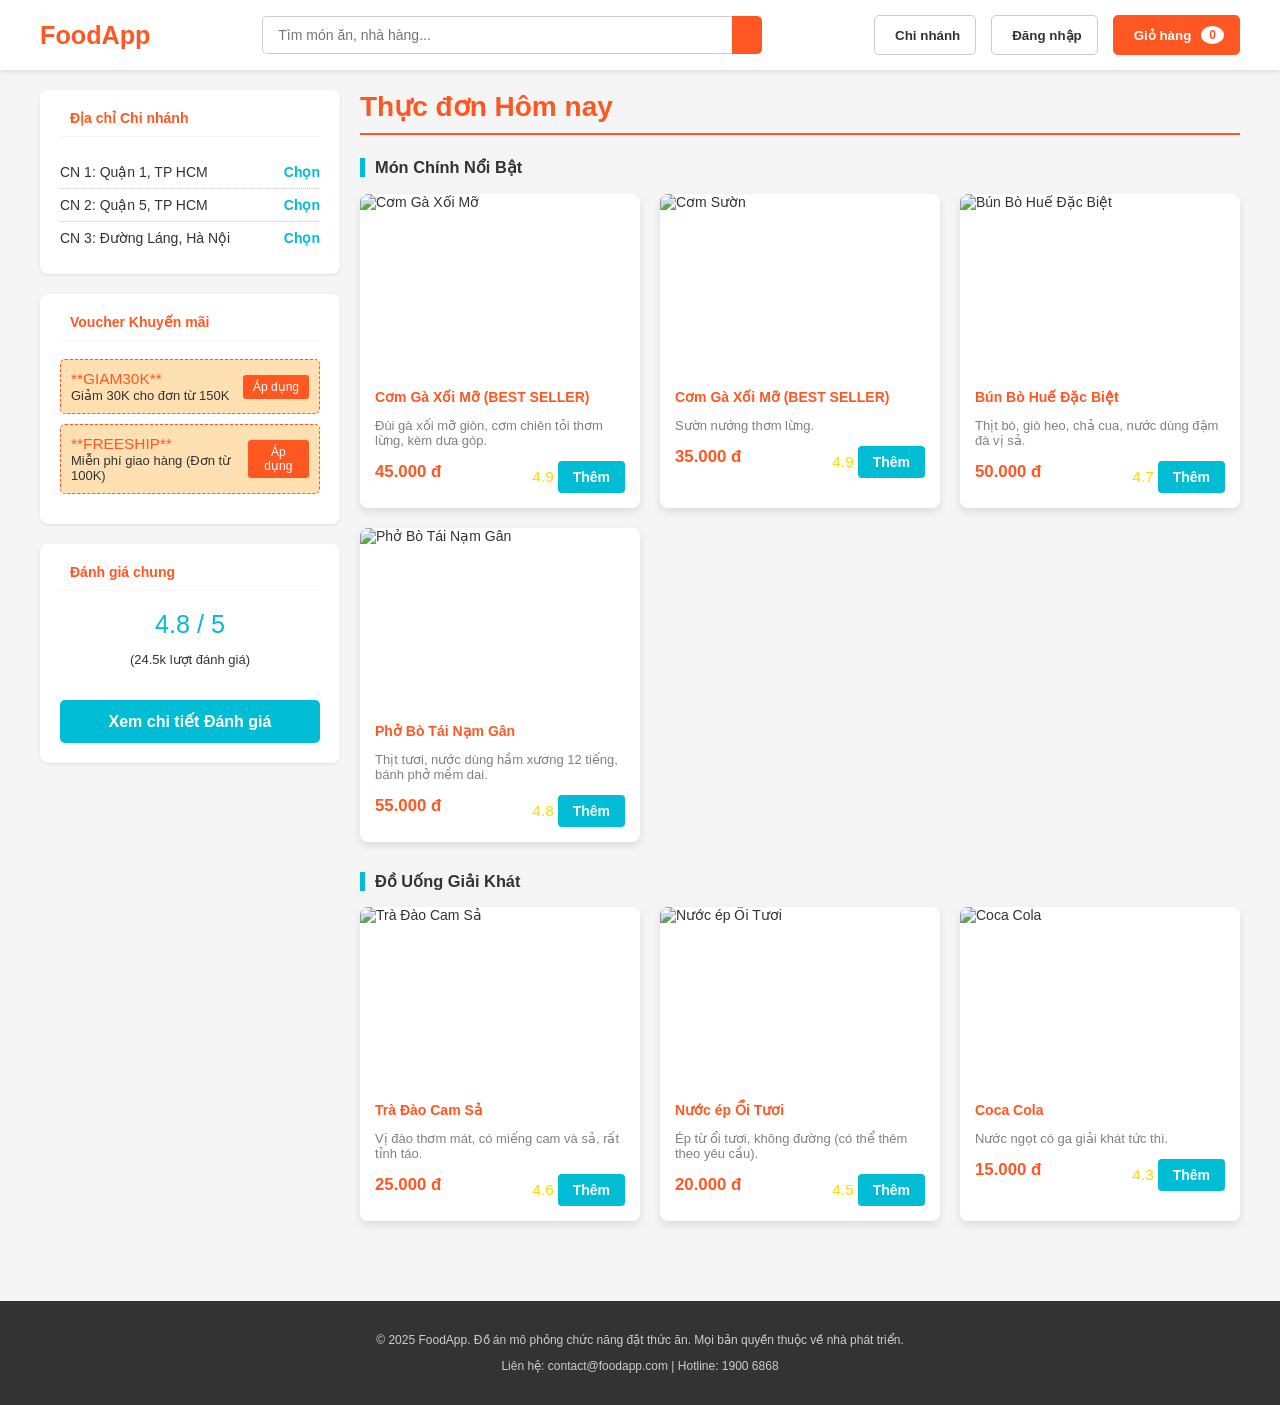
==== index.html @ 6340df2c "Add files via upload" ====
<!DOCTYPE html>
<html lang="vi">

<head>
    <meta charset="UTF-8">
    <meta name="viewport" content="width=device-width, initial-scale=1.0">
    <title>FoodApp - Đặt Thức Ăn Online</title>


    <style>
         :root {
            --primary-color: #ff5722;
            /* Màu cam - thương hiệu thức ăn */
            --secondary-color: #00bcd4;
            /* Màu xanh lá cây - cho voucher/địa chỉ */
            --bg-light: #f5f5f5;
            --text-dark: #333;
            --text-light: #fff;
            --max-width: 1200px;
        }
        
        body {
            font-family: 'Arial', sans-serif;
            margin: 0;
            padding: 0;
            background-color: var(--bg-light);
            color: var(--text-dark);
            font-size: 14px;
            font-family: 'Arial', sans-serif;
            margin: 0;
            padding: 0;
            /* BACKGROUND IMAGE SETTINGS */
            background-image: url('mahai.jpg');
            background-repeat: no-repeat;
            /* Không lặp lại ảnh */
            background-size: cover;
            /* Phóng to ảnh để phủ kín toàn bộ trang */
            background-attachment: fixed;
            /* Giữ ảnh cố định khi cuộn trang */
        }
        
        .container {
            width: 95%;
            max-width: var(--max-width);
            margin: 0 auto;
        }
        /* --- HEADER --- */
        
        .header {
            background-color: var(--text-light);
            box-shadow: 0 2px 4px rgba(0, 0, 0, 0.1);
            position: sticky;
            top: 0;
            z-index: 50;
        }
        
        .header .container {
            display: flex;
            align-items: center;
            justify-content: space-between;
            padding: 15px 0;
        }
        
        .logo {
            font-size: 1.8em;
            font-weight: 800;
            color: var(--primary-color);
            text-decoration: none;
        }
        
        .search-bar {
            flex-grow: 1;
            margin: 0 20px;
            max-width: 500px;
            display: flex;
        }
        
        .search-bar input {
            width: 100%;
            padding: 10px 15px;
            border: 1px solid #ccc;
            border-right: none;
            border-radius: 5px 0 0 5px;
            font-size: 14px;
            outline: none;
        }
        
        .search-bar button {
            background-color: var(--primary-color);
            color: var(--text-light);
            border: none;
            padding: 10px 15px;
            border-radius: 0 5px 5px 0;
            cursor: pointer;
        }
        
        .header-actions {
            display: flex;
            gap: 15px;
        }
        
        .action-btn {
            background-color: transparent;
            color: var(--text-dark);
            border: 1px solid #ccc;
            padding: 10px 15px;
            border-radius: 5px;
            cursor: pointer;
            font-weight: bold;
            display: flex;
            align-items: center;
            gap: 5px;
            transition: all 0.2s;
        }
        
        .action-btn:hover {
            border-color: var(--primary-color);
            color: var(--primary-color);
        }
        /* Nút Giỏ hàng */
        
        .cart-btn {
            background-color: var(--primary-color);
            color: var(--text-light);
            border-color: var(--primary-color);
        }
        
        .cart-count {
            background-color: white;
            color: var(--primary-color);
            padding: 2px 8px;
            border-radius: 50%;
            font-size: 12px;
            font-weight: bold;
            margin-left: 5px;
        }
        /* --- MAIN CONTENT LAYOUT --- */
        
        .main-layout {
            display: flex;
            gap: 20px;
            padding: 20px 0;
        }
        /* Sidebar (Chi nhánh, Voucher) */
        
        .sidebar {
            width: 300px;
            flex-shrink: 0;
            display: flex;
            flex-direction: column;
            gap: 20px;
        }
        
        .sidebar-box {
            background-color: var(--text-light);
            padding: 20px;
            border-radius: 8px;
            box-shadow: 0 1px 3px rgba(0, 0, 0, 0.1);
        }
        
        .sidebar-box h4 {
            color: var(--primary-color);
            margin-top: 0;
            padding-bottom: 10px;
            border-bottom: 1px solid var(--bg-light);
            display: flex;
            align-items: center;
            gap: 10px;
        }
        /* Chi nhánh */
        
        .branch-item {
            display: flex;
            justify-content: space-between;
            padding: 8px 0;
            border-bottom: 1px dotted #ccc;
        }
        
        .branch-item:last-child {
            border-bottom: none;
        }
        
        .branch-item a {
            color: var(--secondary-color);
            text-decoration: none;
            font-weight: bold;
        }
        /* Voucher */
        
        .voucher-item {
            background-color: #ffe0b2;
            /* Màu nền nhẹ */
            border: 1px dashed var(--primary-color);
            padding: 10px;
            margin-bottom: 10px;
            border-radius: 5px;
            display: flex;
            justify-content: space-between;
            align-items: center;
        }
        
        .voucher-item p {
            margin: 0;
            font-size: 13px;
        }
        
        .voucher-item button {
            background-color: var(--primary-color);
            color: var(--text-light);
            border: none;
            padding: 5px 10px;
            border-radius: 3px;
            cursor: pointer;
            font-size: 12px;
        }
        /* Khu vực Món ăn */
        
        .menu-area {
            flex-grow: 1;
        }
        
        .menu-area h2 {
            color: var(--primary-color);
            margin-top: 0;
            font-size: 2em;
            padding-bottom: 10px;
            border-bottom: 2px solid var(--primary-color);
        }
        
        .menu-category {
            margin-bottom: 30px;
        }
        
        .menu-category h3 {
            color: var(--text-dark);
            border-left: 5px solid var(--secondary-color);
            padding-left: 10px;
        }
        
        .food-grid {
            display: grid;
            grid-template-columns: repeat(auto-fill, minmax(280px, 1fr));
            gap: 20px;
        }
        
        .food-item {
            background-color: var(--text-light);
            border-radius: 8px;
            box-shadow: 0 4px 8px rgba(0, 0, 0, 0.1);
            overflow: hidden;
            transition: transform 0.2s;
        }
        
        .food-item:hover {
            transform: translateY(-5px);
        }
        
        .food-image img {
            width: 100%;
            height: 180px;
            object-fit: cover;
            /* Đảm bảo hình ảnh được căn chỉnh và cắt gọn đẹp mắt */
            display: block;
        }
        
        .food-details {
            padding: 15px;
        }
        
        .food-details h4 {
            margin: 0 0 5px 0;
            color: var(--primary-color);
        }
        
        .food-details .price {
            font-size: 1.2em;
            font-weight: bold;
            color: var(--primary-color);
            margin-bottom: 10px;
        }
        
        .food-actions {
            display: flex;
            justify-content: space-between;
            align-items: center;
            margin-top: 10px;
        }
        
        .add-to-cart-btn {
            background-color: var(--secondary-color);
            color: var(--text-light);
            border: none;
            padding: 8px 15px;
            border-radius: 4px;
            cursor: pointer;
            font-weight: bold;
            font-size: 14px;
        }
        
        .rating {
            color: gold;
            font-size: 1.1em;
        }
        /* --- MODAL (Đăng nhập/Giỏ hàng) --- */
        
        .modal {
            display: none;
            position: fixed;
            z-index: 1000;
            left: 0;
            top: 0;
            width: 100%;
            height: 100%;
            overflow: auto;
            background-color: rgba(0, 0, 0, 0.7);
        }
        
        .modal-content {
            background-color: var(--text-light);
            margin: 10% auto;
            padding: 30px;
            border-radius: 8px;
            width: 90%;
            max-width: 450px;
            position: relative;
        }
        
        .modal-content h3 {
            text-align: center;
            color: var(--primary-color);
            border-bottom: 2px solid var(--bg-light);
            padding-bottom: 10px;
            margin-top: 0;
        }
        
        .close-btn {
            color: #aaa;
            float: right;
            font-size: 32px;
            font-weight: bold;
            cursor: pointer;
        }
        /* Giỏ hàng Modal Style */
        
        #cart-items-list {
            list-style: none;
            padding: 0;
        }
        
        #cart-items-list li {
            display: flex;
            justify-content: space-between;
            padding: 10px 0;
            border-bottom: 1px dotted #ccc;
        }
        
        #cart-items-list li .item-name {
            font-weight: bold;
        }
        
        #cart-total {
            font-size: 1.3em;
            font-weight: bold;
            text-align: right;
            margin-top: 15px;
            color: var(--primary-color);
        }
        
        .checkout-btn {
            background-color: var(--primary-color);
            color: var(--text-light);
            padding: 12px;
            width: 100%;
            border: none;
            border-radius: 5px;
            margin-top: 20px;
            cursor: pointer;
            font-size: 16px;
            font-weight: bold;
        }
        /* Đăng nhập/Đăng ký Form Style */
        
        .modal-content input {
            width: 100%;
            padding: 12px;
            margin: 8px 0 15px 0;
            border: 1px solid #ccc;
            box-sizing: border-box;
            border-radius: 4px;
        }
        
        .modal-submit-btn {
            background-color: var(--primary-color);
            color: white;
            padding: 14px 20px;
            border: none;
            cursor: pointer;
            width: 100%;
            border-radius: 4px;
            font-weight: bold;
        }
        
        .form-switch {
            text-align: center;
            margin-top: 15px;
        }
        
        .form-switch a {
            color: var(--primary-color);
            text-decoration: none;
            font-weight: bold;
            cursor: pointer;
        }
    </style>
</head>

<body>

    <div class="header">
        <div class="container">
            <a href="#" class="logo">FoodApp</a>

            <div class="search-bar">
                <input type="text" id="searchInput" placeholder="Tìm món ăn, nhà hàng...">
                <button id="searchBtn"><i class="fa-solid fa-magnifying-glass"></i></button>
            </div>

            <div class="header-actions">
                <button class="action-btn" id="branchesBtn">
                <i class="fa-solid fa-location-dot"></i> Chi nhánh
            </button>
                <button class="action-btn login-btn">
                <i class="fa-solid fa-user"></i> Đăng nhập
            </button>
                <button class="action-btn cart-btn" id="cartBtn">
                <i class="fa-solid fa-cart-shopping"></i> Giỏ hàng 
                <span class="cart-count" id="cartCount">0</span>
            </button>
            </div>
        </div>
    </div>

    <div class="container main-layout">

        <div class="sidebar">
            <div class="sidebar-box">
                <h4><i class="fa-solid fa-store"></i> Địa chỉ Chi nhánh</h4>
                <div class="branch-list">
                    <div class="branch-item">
                        <span>CN 1: Quận 1, TP HCM</span>
                        <a href="#" onclick="alert('Đang hiển thị món ăn tại CN 1')">Chọn</a>
                    </div>
                    <div class="branch-item">
                        <span>CN 2: Quận 5, TP HCM</span>
                        <a href="#" onclick="alert('Đang hiển thị món ăn tại CN 2')">Chọn</a>
                    </div>
                    <div class="branch-item">
                        <span>CN 3: Đường Láng, Hà Nội</span>
                        <a href="#" onclick="alert('Đang hiển thị món ăn tại CN 3')">Chọn</a>
                    </div>
                </div>
            </div>

            <div class="sidebar-box">
                <h4><i class="fa-solid fa-ticket-simple"></i> Voucher Khuyến mãi</h4>
                <div class="voucher-list">
                    <div class="voucher-item">
                        <div>
                            <p style="font-size: 1.1em; color: var(--primary-color);">**GIAM30K**</p>
                            <p>Giảm 30K cho đơn từ 150K</p>
                        </div>
                        <button class="apply-voucher-btn">Áp dụng</button>
                    </div>
                    <div class="voucher-item">
                        <div>
                            <p style="font-size: 1.1em; color: var(--primary-color);">**FREESHIP**</p>
                            <p>Miễn phí giao hàng (Đơn từ 100K)</p>
                        </div>
                        <button class="apply-voucher-btn">Áp dụng</button>
                    </div>
                </div>
            </div>

            <div class="sidebar-box">
                <h4><i class="fa-solid fa-star-half-stroke"></i> Đánh giá chung</h4>
                <p style="font-size: 1.8em; text-align: center; margin: 10px 0; color: var(--secondary-color);">4.8 / 5</p>
                <p style="text-align: center; font-size: 13px;">(24.5k lượt đánh giá)</p>
                <button class="checkout-btn" style="background-color: var(--secondary-color);" onclick="alert('Đang mở trang Đánh giá của khách hàng...')">Xem chi tiết Đánh giá</button>
            </div>
        </div>

        <div class="menu-area">
            <h2>Thực đơn Hôm nay</h2>

            <div class="menu-category">
                <h3>Món Chính Nổi Bật</h3>
                <div class="food-grid">
                    <div class="food-item" data-name="Cơm Gà Xối Mỡ" data-price="45000">
                        <div class="food-image">
                            <img src="comga.jpg" alt="Cơm Gà Xối Mỡ">
                        </div>
                        <div class="food-details">
                            <h4>Cơm Gà Xối Mỡ (BEST SELLER)</h4>
                            <p style="color: gray; font-size: 13px;">Đùi gà xối mỡ giòn, cơm chiên tỏi thơm lừng, kèm dưa góp.</p>
                            <div class="food-actions">
                                <span class="price">45.000 đ</span>
                                <div>
                                    <span class="rating"><i class="fa-solid fa-star"></i> 4.9</span>
                                    <button class="add-to-cart-btn" data-id="1">Thêm</button>
                                </div>
                            </div>
                        </div>
                    </div>
                    <div class="food-item" data-name="Cơm Sườn" data-price="35000">
                        <div class="food-image">
                            <img src="comsuon.jpg" alt="Cơm Sườn">
                        </div>
                        <div class="food-details">
                            <h4>Cơm Gà Xối Mỡ (BEST SELLER)</h4>
                            <p style="color: gray; font-size: 13px;">Sườn nướng thơm lừng.</p>
                            <div class="food-actions">
                                <span class="price">35.000 đ</span>
                                <div>
                                    <span class="rating"><i class="fa-solid fa-star"></i> 4.9</span>
                                    <button class="add-to-cart-btn" data-id="1">Thêm</button>
                                </div>
                            </div>
                        </div>
                    </div>

                    <div class="food-item" data-name="Bún Bò Huế" data-price="50000">
                        <div class="food-image">
                            <img src="bunbohue.jpg" alt="Bún Bò Huế Đặc Biệt">
                        </div>
                        <div class="food-details">
                            <h4>Bún Bò Huế Đặc Biệt</h4>
                            <p style="color: gray; font-size: 13px;">Thịt bò, giò heo, chả cua, nước dùng đậm đà vị sả.</p>
                            <div class="food-actions">
                                <span class="price">50.000 đ</span>
                                <div>
                                    <span class="rating"><i class="fa-solid fa-star"></i> 4.7</span>
                                    <button class="add-to-cart-btn" data-id="2">Thêm</button>
                                </div>
                            </div>
                        </div>
                    </div>

                    <div class="food-item" data-name="Phở Đặc Biệt" data-price="55000">
                        <div class="food-image">
                            <img src="phobo.jpg" alt="Phở Bò Tái Nạm Gân">
                        </div>
                        <div class="food-details">
                            <h4>Phở Bò Tái Nạm Gân</h4>
                            <p style="color: gray; font-size: 13px;">Thịt tươi, nước dùng hầm xương 12 tiếng, bánh phở mềm dai.</p>
                            <div class="food-actions">
                                <span class="price">55.000 đ</span>
                                <div>
                                    <span class="rating"><i class="fa-solid fa-star"></i> 4.8</span>
                                    <button class="add-to-cart-btn" data-id="3">Thêm</button>
                                </div>
                            </div>
                        </div>
                    </div>
                </div>
            </div>

            <div class="menu-category">
                <h3>Đồ Uống Giải Khát</h3>
                <div class="food-grid">
                    <div class="food-item" data-name="Trà Đào Cam Sả" data-price="25000">
                        <div class="food-image">
                            <img src="tradao.jpg" alt="Trà Đào Cam Sả">
                        </div>
                        <div class="food-details">
                            <h4>Trà Đào Cam Sả</h4>
                            <p style="color: gray; font-size: 13px;">Vị đào thơm mát, có miếng cam và sả, rất tỉnh táo.</p>
                            <div class="food-actions">
                                <span class="price">25.000 đ</span>
                                <div>
                                    <span class="rating"><i class="fa-solid fa-star"></i> 4.6</span>
                                    <button class="add-to-cart-btn" data-id="4">Thêm</button>
                                </div>
                            </div>
                        </div>
                    </div>

                    <div class="food-item" data-name="Nước ép Ổi" data-price="20000">
                        <div class="food-image">
                            <img src="oi.jpg" alt="Nước ép Ổi Tươi">
                        </div>
                        <div class="food-details">
                            <h4>Nước ép Ổi Tươi</h4>
                            <p style="color: gray; font-size: 13px;">Ép từ ổi tươi, không đường (có thể thêm theo yêu cầu).</p>
                            <div class="food-actions">
                                <span class="price">20.000 đ</span>
                                <div>
                                    <span class="rating"><i class="fa-solid fa-star"></i> 4.5</span>
                                    <button class="add-to-cart-btn" data-id="5">Thêm</button>
                                </div>
                            </div>
                        </div>
                    </div>

                    <div class="food-item" data-name="Coca Cola" data-price="15000">
                        <div class="food-image">
                            <img src="coca.jpg" alt="Coca Cola">
                        </div>
                        <div class="food-details">
                            <h4>Coca Cola</h4>
                            <p style="color: gray; font-size: 13px;">Nước ngọt có ga giải khát tức thì.</p>
                            <div class="food-actions">
                                <span class="price">15.000 đ</span>
                                <div>
                                    <span class="rating"><i class="fa-solid fa-star"></i> 4.3</span>
                                    <button class="add-to-cart-btn" data-id="6">Thêm</button>
                                </div>
                            </div>
                        </div>
                    </div>
                </div>
            </div>

        </div>
    </div>

    <div style="background-color: var(--text-dark); color: #ccc; padding: 20px 0; margin-top: 30px;">
        <div class="container" style="text-align: center; font-size: 12px;">
            <p>&copy; 2025 FoodApp. Đồ án mô phỏng chức năng đặt thức ăn. Mọi bản quyền thuộc về nhà phát triển.</p>
            <p>Liên hệ: contact@foodapp.com | Hotline: 1900 6868</p>
        </div>
    </div>

    <div id="loginModal" class="modal">
        <div class="modal-content">
            <span class="close-btn login-close-btn">&times;</span>
            <h3 id="modal-title">Đăng nhập tài khoản</h3>

            <form id="login-form" class="form-active">
                <input type="text" placeholder="Email hoặc Số điện thoại" required>
                <input type="password" placeholder="Mật khẩu" required>
                <button type="submit" class="modal-submit-btn">Đăng nhập</button>
                <p class="form-switch">Chưa có tài khoản? <a href="#" id="show-register">Đăng ký ngay</a></p>
            </form>

            <form id="register-form" style="display: none;">
                <input type="text" placeholder="Tên của bạn" required>
                <input type="email" placeholder="Email (dùng để đăng nhập)" required>
                <input type="password" placeholder="Mật khẩu (tối thiểu 6 ký tự)" required>
                <button type="submit" class="modal-submit-btn">Đăng ký</button>
                <p class="form-switch">Đã có tài khoản? <a href="#" id="show-login">Đăng nhập</a></p>
            </form>
        </div>
    </div>

    <div id="cartModal" class="modal">
        <div class="modal-content">
            <span class="close-btn cart-close-btn">&times;</span>
            <h3><i class="fa-solid fa-basket-shopping"></i> Giỏ hàng của bạn</h3>
            <ul id="cart-items-list">
                <li id="empty-cart-message" style="text-align: center; color: gray;">Giỏ hàng trống. Hãy thêm món!</li>
            </ul>
            <div id="cart-total">Tổng cộng: 0 đ</div>
            <button class="checkout-btn" id="checkoutBtn" disabled>Đặt hàng ngay</button>
        </div>
    </div>


    <script>
        document.addEventListener('DOMContentLoaded', () => {
            // --- CÁC BIẾN CHUNG ---
            const cartCount = document.getElementById('cartCount');
            const cartBtn = document.getElementById('cartBtn');
            const loginBtn = document.querySelector('.login-btn');
            const searchBtn = document.getElementById('searchBtn');
            const searchInput = document.getElementById('searchInput');
            const branchesBtn = document.getElementById('branchesBtn');
            const addToCartBtns = document.querySelectorAll('.add-to-cart-btn');
            const applyVoucherBtns = document.querySelectorAll('.apply-voucher-btn');

            let cartItems = []; // Mảng chứa các món trong giỏ hàng

            // --- 1. LOGIC MODAL TÀI KHOẢN (Đăng nhập/Đăng ký) ---
            const loginModal = document.getElementById('loginModal');
            const loginCloseBtn = document.querySelector('.login-close-btn');
            const showRegisterLink = document.getElementById('show-register');
            const showLoginLink = document.getElementById('show-login');
            const loginForm = document.getElementById('login-form');
            const registerForm = document.getElementById('register-form');
            const modalTitle = document.getElementById('modal-title');

            function showForm(formType) {
                if (formType === 'login') {
                    loginForm.style.display = 'block';
                    registerForm.style.display = 'none';
                    modalTitle.textContent = 'Đăng nhập tài khoản';
                } else {
                    loginForm.style.display = 'none';
                    registerForm.style.display = 'block';
                    modalTitle.textContent = 'Đăng ký tài khoản mới';
                }
            }

            loginBtn.addEventListener('click', () => {
                loginModal.style.display = 'block';
                showForm('login');
            });

            loginCloseBtn.addEventListener('click', () => {
                loginModal.style.display = 'none';
            });

            showRegisterLink.addEventListener('click', (e) => {
                e.preventDefault();
                showForm('register');
            });

            showLoginLink.addEventListener('click', (e) => {
                e.preventDefault();
                showForm('login');
            });

            loginForm.addEventListener('submit', (e) => {
                e.preventDefault();
                alert('Đăng nhập thành công! Chào mừng bạn quay lại.');
                loginModal.style.display = 'none';
                loginBtn.innerHTML = '<i class="fa-solid fa-user-check"></i> Xin chào!';
                loginBtn.style.backgroundColor = '#1e7e34';
                loginBtn.style.color = 'white';
            });

            registerForm.addEventListener('submit', (e) => {
                e.preventDefault();
                alert('Đăng ký thành công! Vui lòng đăng nhập.');
                showForm('login');
            });

            // --- 2. LOGIC MODAL GIỎ HÀNG ---
            const cartModal = document.getElementById('cartModal');
            const cartCloseBtn = document.querySelector('.cart-close-btn');
            const cartItemsList = document.getElementById('cart-items-list');
            const cartTotalDisplay = document.getElementById('cart-total');
            const emptyCartMessage = document.getElementById('empty-cart-message');
            const checkoutBtn = document.getElementById('checkoutBtn');

            function updateCartDisplay() {
                let total = 0;
                let totalQuantity = 0;
                cartItemsList.innerHTML = '';

                if (cartItems.length === 0) {
                    emptyCartMessage.style.display = 'list-item';
                    checkoutBtn.disabled = true;
                } else {
                    emptyCartMessage.style.display = 'none';
                    checkoutBtn.disabled = false;
                    cartItems.forEach(item => {
                        const listItem = document.createElement('li');
                        const itemPriceDisplay = (item.price * item.quantity).toLocaleString('vi-VN');

                        listItem.innerHTML = `
                        <span class="item-name">${item.name} (x${item.quantity})</span>
                        <span>${itemPriceDisplay} đ</span>
                    `;
                        cartItemsList.appendChild(listItem);
                        total += item.price * item.quantity;
                        totalQuantity += item.quantity;
                    });
                }

                cartTotalDisplay.textContent = `Tổng cộng: ${total.toLocaleString('vi-VN')} đ`;
                cartCount.textContent = totalQuantity;
            }

            cartBtn.addEventListener('click', () => {
                cartModal.style.display = 'block';
                updateCartDisplay();
            });

            cartCloseBtn.addEventListener('click', () => {
                cartModal.style.display = 'none';
            });

            // --- 3. LOGIC THÊM VÀO GIỎ HÀNG ---
            addToCartBtns.forEach(button => {
                button.addEventListener('click', (e) => {
                    const itemElement = e.target.closest('.food-item');
                    const itemName = itemElement.dataset.name;
                    const itemPrice = parseInt(itemElement.dataset.price);

                    const existingItem = cartItems.find(item => item.name === itemName);

                    if (existingItem) {
                        existingItem.quantity++;
                    } else {
                        cartItems.push({
                            name: itemName,
                            price: itemPrice,
                            quantity: 1
                        });
                    }

                    updateCartDisplay();

                    // Hiệu ứng thông báo nhanh
                    e.target.textContent = 'Đã thêm!';
                    e.target.style.backgroundColor = '#1e7e34';
                    setTimeout(() => {
                        e.target.textContent = 'Thêm';
                        e.target.style.backgroundColor = 'var(--secondary-color)';
                    }, 500);
                });
            });

            // --- 4. LOGIC TÌM KIẾM, CHI NHÁNH, VOUCHER, CHECKOUT ---

            // Tìm kiếm
            searchBtn.addEventListener('click', (e) => {
                e.preventDefault();
                const query = searchInput.value.trim();
                if (query) {
                    alert(`Mô phỏng: Đang tìm kiếm kết quả cho "${query}"...`);
                } else {
                    alert('Vui lòng nhập món ăn hoặc nhà hàng cần tìm.');
                }
            });

            // Chi nhánh
            branchesBtn.addEventListener('click', () => {
                alert('Mô phỏng: Đang mở bản đồ/danh sách chi nhánh chi tiết.');
            });

            // Áp dụng Voucher
            applyVoucherBtns.forEach(button => {
                button.addEventListener('click', () => {
                    const voucherCode = button.previousElementSibling.querySelector('p:first-child').textContent;
                    alert(`Mô phỏng: Đã áp dụng thành công mã ${voucherCode}!`);
                    button.textContent = 'Đã Áp dụng';
                    button.disabled = true;
                });
            });

            // Đặt hàng ngay (Checkout)
            checkoutBtn.addEventListener('click', () => {
                if (cartItems.length > 0) {
                    alert('Mô phỏng: Đang chuyển đến trang Thanh toán, Điền địa chỉ và Thanh toán.');
                    cartModal.style.display = 'none';
                }
            });

            // Xử lý đóng modal khi click ngoài (cho cả hai modal)
            window.onclick = function(event) {
                if (event.target == loginModal) {
                    loginModal.style.display = 'none';
                }
                if (event.target == cartModal) {
                    cartModal.style.display = 'none';
                }
            }
        });
    </script>

</body>

</html>
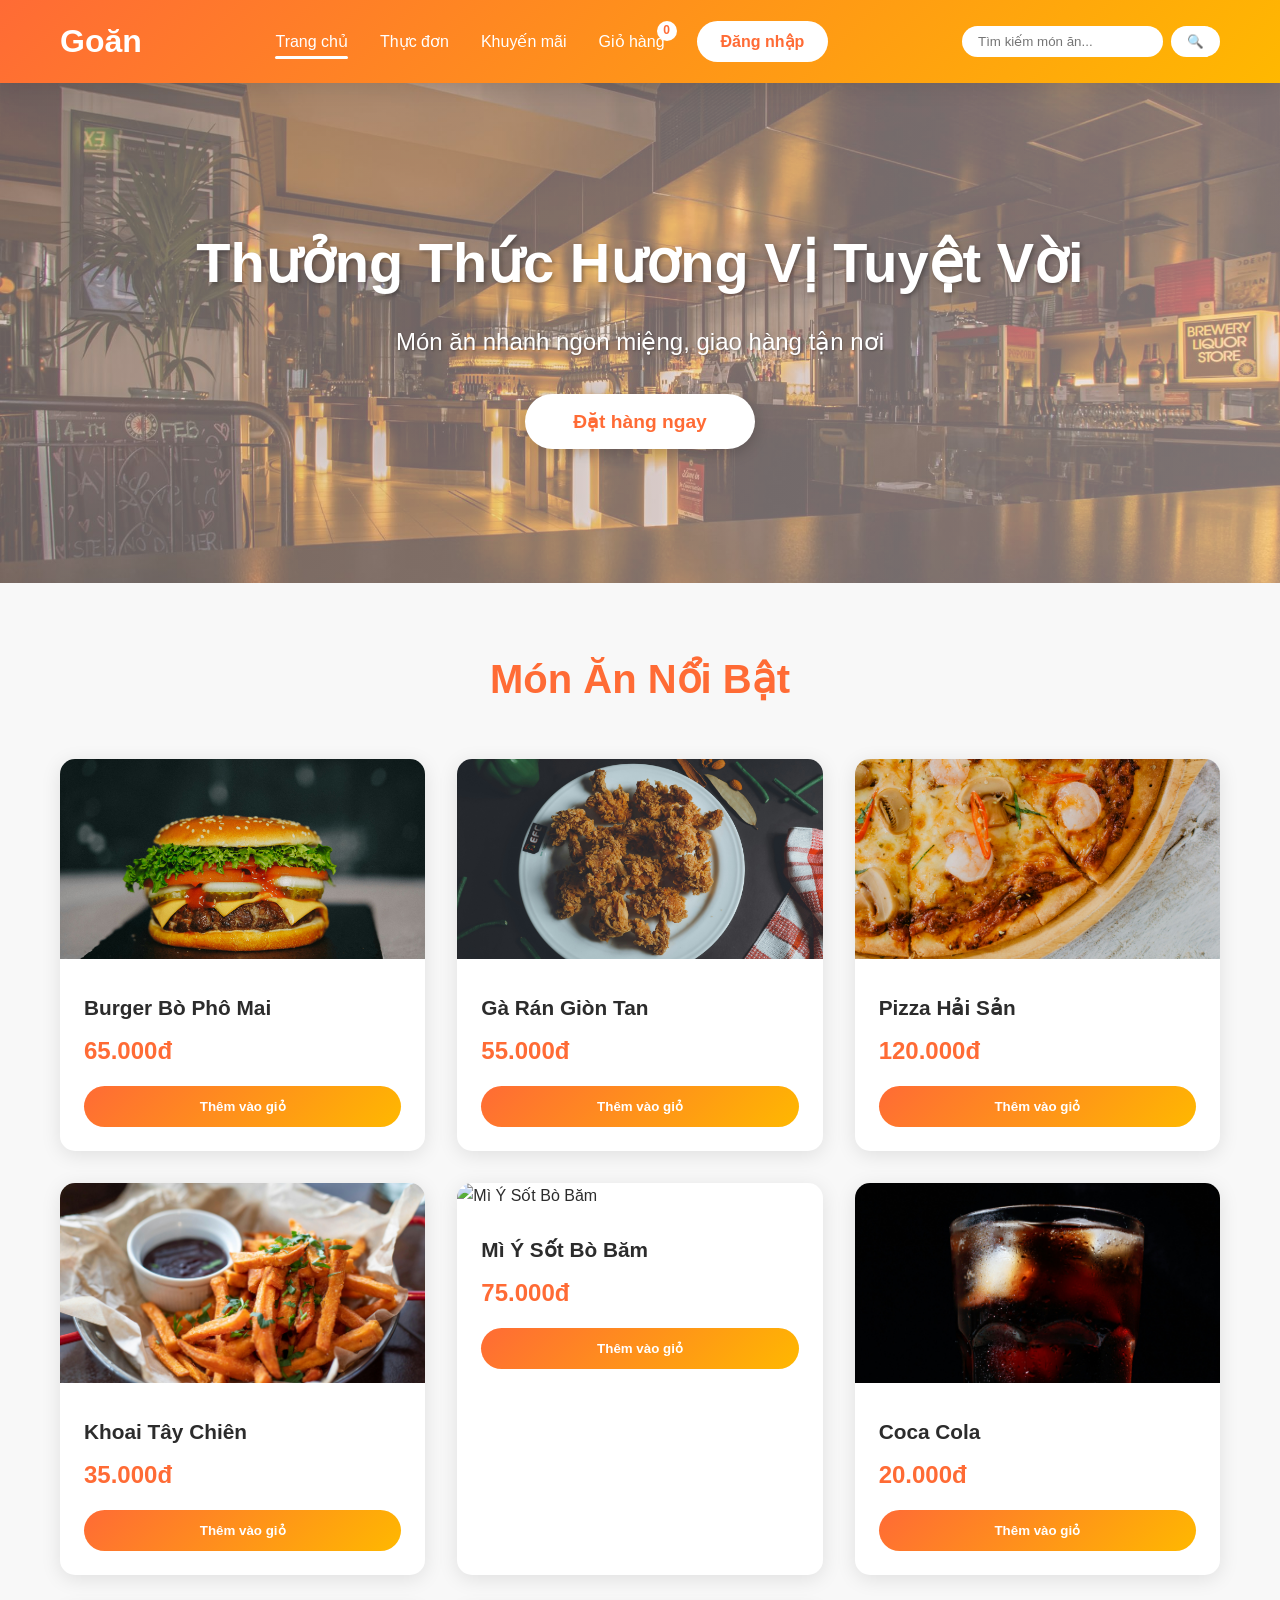
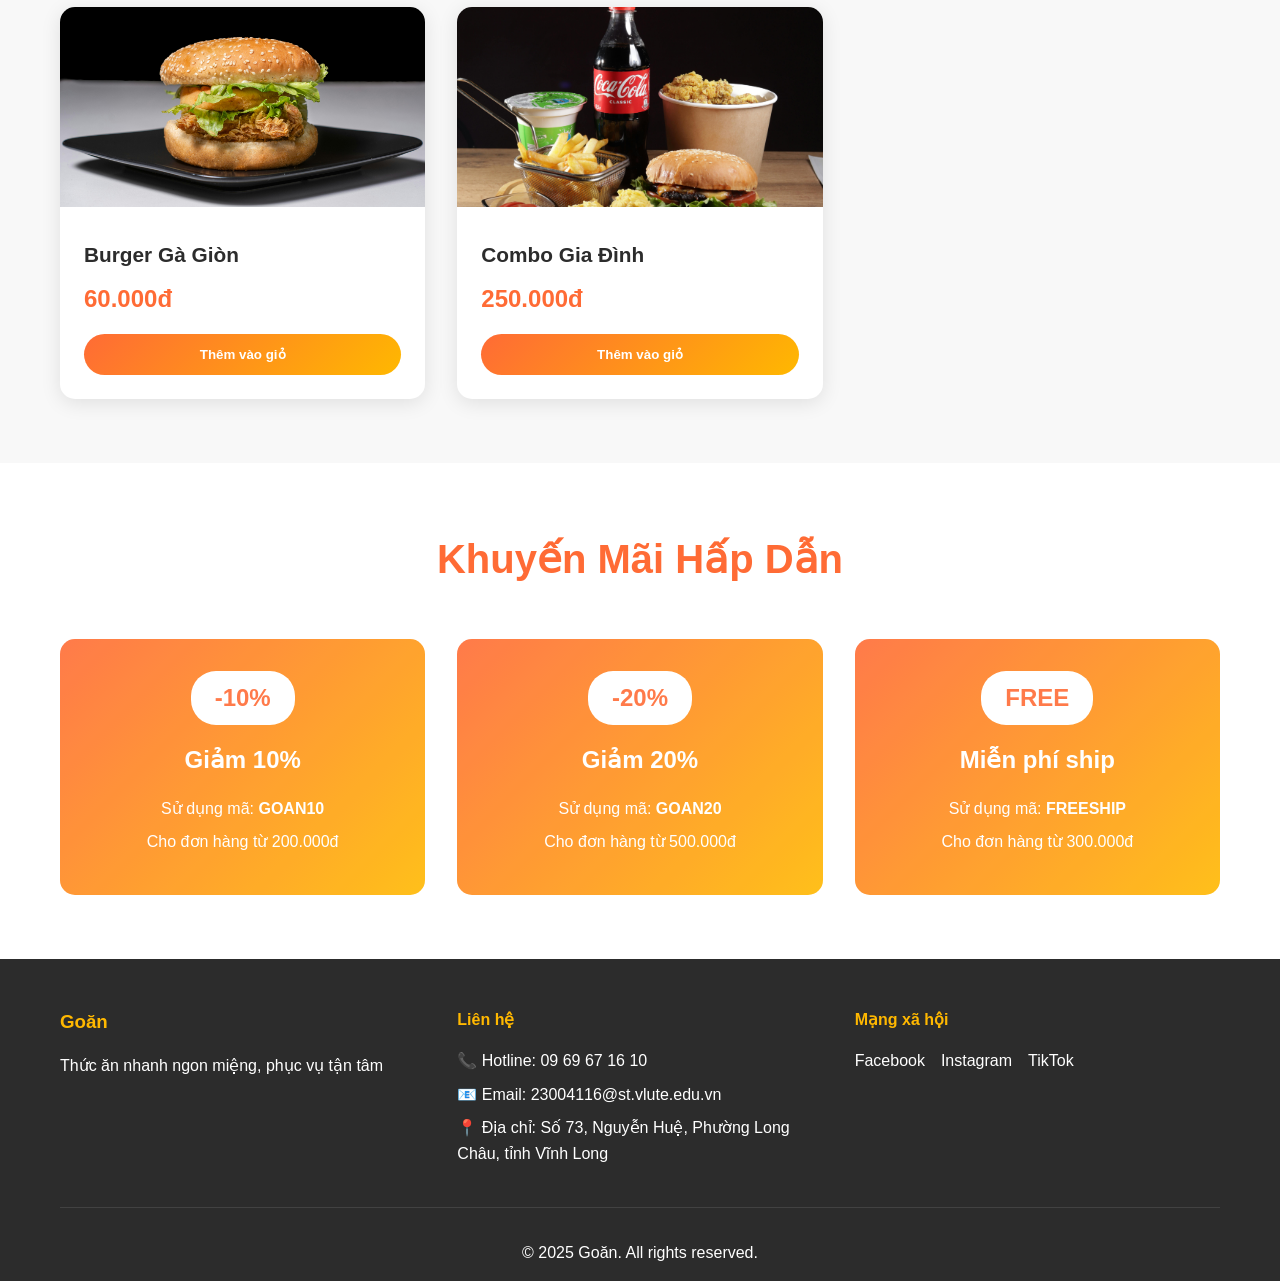
==== commit 8b74f65e: "Add files via upload" ====
--- a/index.html
+++ b/index.html
@@ -1,864 +1,118 @@
 <!DOCTYPE html>
 <html lang="vi">
-
 <head>
     <meta charset="UTF-8">
     <meta name="viewport" content="width=device-width, initial-scale=1.0">
-    <title>FoodApp - Đặt Thức Ăn Online</title>
-
-
-    <style>
-         :root {
-            --primary-color: #ff5722;
-            /* Màu cam - thương hiệu thức ăn */
-            --secondary-color: #00bcd4;
-            /* Màu xanh lá cây - cho voucher/địa chỉ */
-            --bg-light: #f5f5f5;
-            --text-dark: #333;
-            --text-light: #fff;
-            --max-width: 1200px;
-        }
-        
-        body {
-            font-family: 'Arial', sans-serif;
-            margin: 0;
-            padding: 0;
-            background-color: var(--bg-light);
-            color: var(--text-dark);
-            font-size: 14px;
-            font-family: 'Arial', sans-serif;
-            margin: 0;
-            padding: 0;
-            /* BACKGROUND IMAGE SETTINGS */
-            background-image: url('mahai.jpg');
-            background-repeat: no-repeat;
-            /* Không lặp lại ảnh */
-            background-size: cover;
-            /* Phóng to ảnh để phủ kín toàn bộ trang */
-            background-attachment: fixed;
-            /* Giữ ảnh cố định khi cuộn trang */
-        }
-        
-        .container {
-            width: 95%;
-            max-width: var(--max-width);
-            margin: 0 auto;
-        }
-        /* --- HEADER --- */
-        
-        .header {
-            background-color: var(--text-light);
-            box-shadow: 0 2px 4px rgba(0, 0, 0, 0.1);
-            position: sticky;
-            top: 0;
-            z-index: 50;
-        }
-        
-        .header .container {
-            display: flex;
-            align-items: center;
-            justify-content: space-between;
-            padding: 15px 0;
-        }
-        
-        .logo {
-            font-size: 1.8em;
-            font-weight: 800;
-            color: var(--primary-color);
-            text-decoration: none;
-        }
-        
-        .search-bar {
-            flex-grow: 1;
-            margin: 0 20px;
-            max-width: 500px;
-            display: flex;
-        }
-        
-        .search-bar input {
-            width: 100%;
-            padding: 10px 15px;
-            border: 1px solid #ccc;
-            border-right: none;
-            border-radius: 5px 0 0 5px;
-            font-size: 14px;
-            outline: none;
-        }
-        
-        .search-bar button {
-            background-color: var(--primary-color);
-            color: var(--text-light);
-            border: none;
-            padding: 10px 15px;
-            border-radius: 0 5px 5px 0;
-            cursor: pointer;
-        }
-        
-        .header-actions {
-            display: flex;
-            gap: 15px;
-        }
-        
-        .action-btn {
-            background-color: transparent;
-            color: var(--text-dark);
-            border: 1px solid #ccc;
-            padding: 10px 15px;
-            border-radius: 5px;
-            cursor: pointer;
-            font-weight: bold;
-            display: flex;
-            align-items: center;
-            gap: 5px;
-            transition: all 0.2s;
-        }
-        
-        .action-btn:hover {
-            border-color: var(--primary-color);
-            color: var(--primary-color);
-        }
-        /* Nút Giỏ hàng */
-        
-        .cart-btn {
-            background-color: var(--primary-color);
-            color: var(--text-light);
-            border-color: var(--primary-color);
-        }
-        
-        .cart-count {
-            background-color: white;
-            color: var(--primary-color);
-            padding: 2px 8px;
-            border-radius: 50%;
-            font-size: 12px;
-            font-weight: bold;
-            margin-left: 5px;
-        }
-        /* --- MAIN CONTENT LAYOUT --- */
-        
-        .main-layout {
-            display: flex;
-            gap: 20px;
-            padding: 20px 0;
-        }
-        /* Sidebar (Chi nhánh, Voucher) */
-        
-        .sidebar {
-            width: 300px;
-            flex-shrink: 0;
-            display: flex;
-            flex-direction: column;
-            gap: 20px;
-        }
-        
-        .sidebar-box {
-            background-color: var(--text-light);
-            padding: 20px;
-            border-radius: 8px;
-            box-shadow: 0 1px 3px rgba(0, 0, 0, 0.1);
-        }
-        
-        .sidebar-box h4 {
-            color: var(--primary-color);
-            margin-top: 0;
-            padding-bottom: 10px;
-            border-bottom: 1px solid var(--bg-light);
-            display: flex;
-            align-items: center;
-            gap: 10px;
-        }
-        /* Chi nhánh */
-        
-        .branch-item {
-            display: flex;
-            justify-content: space-between;
-            padding: 8px 0;
-            border-bottom: 1px dotted #ccc;
-        }
-        
-        .branch-item:last-child {
-            border-bottom: none;
-        }
-        
-        .branch-item a {
-            color: var(--secondary-color);
-            text-decoration: none;
-            font-weight: bold;
-        }
-        /* Voucher */
-        
-        .voucher-item {
-            background-color: #ffe0b2;
-            /* Màu nền nhẹ */
-            border: 1px dashed var(--primary-color);
-            padding: 10px;
-            margin-bottom: 10px;
-            border-radius: 5px;
-            display: flex;
-            justify-content: space-between;
-            align-items: center;
-        }
-        
-        .voucher-item p {
-            margin: 0;
-            font-size: 13px;
-        }
-        
-        .voucher-item button {
-            background-color: var(--primary-color);
-            color: var(--text-light);
-            border: none;
-            padding: 5px 10px;
-            border-radius: 3px;
-            cursor: pointer;
-            font-size: 12px;
-        }
-        /* Khu vực Món ăn */
-        
-        .menu-area {
-            flex-grow: 1;
-        }
-        
-        .menu-area h2 {
-            color: var(--primary-color);
-            margin-top: 0;
-            font-size: 2em;
-            padding-bottom: 10px;
-            border-bottom: 2px solid var(--primary-color);
-        }
-        
-        .menu-category {
-            margin-bottom: 30px;
-        }
-        
-        .menu-category h3 {
-            color: var(--text-dark);
-            border-left: 5px solid var(--secondary-color);
-            padding-left: 10px;
-        }
-        
-        .food-grid {
-            display: grid;
-            grid-template-columns: repeat(auto-fill, minmax(280px, 1fr));
-            gap: 20px;
-        }
-        
-        .food-item {
-            background-color: var(--text-light);
-            border-radius: 8px;
-            box-shadow: 0 4px 8px rgba(0, 0, 0, 0.1);
-            overflow: hidden;
-            transition: transform 0.2s;
-        }
-        
-        .food-item:hover {
-            transform: translateY(-5px);
-        }
-        
-        .food-image img {
-            width: 100%;
-            height: 180px;
-            object-fit: cover;
-            /* Đảm bảo hình ảnh được căn chỉnh và cắt gọn đẹp mắt */
-            display: block;
-        }
-        
-        .food-details {
-            padding: 15px;
-        }
-        
-        .food-details h4 {
-            margin: 0 0 5px 0;
-            color: var(--primary-color);
-        }
-        
-        .food-details .price {
-            font-size: 1.2em;
-            font-weight: bold;
-            color: var(--primary-color);
-            margin-bottom: 10px;
-        }
-        
-        .food-actions {
-            display: flex;
-            justify-content: space-between;
-            align-items: center;
-            margin-top: 10px;
-        }
-        
-        .add-to-cart-btn {
-            background-color: var(--secondary-color);
-            color: var(--text-light);
-            border: none;
-            padding: 8px 15px;
-            border-radius: 4px;
-            cursor: pointer;
-            font-weight: bold;
-            font-size: 14px;
-        }
-        
-        .rating {
-            color: gold;
-            font-size: 1.1em;
-        }
-        /* --- MODAL (Đăng nhập/Giỏ hàng) --- */
-        
-        .modal {
-            display: none;
-            position: fixed;
-            z-index: 1000;
-            left: 0;
-            top: 0;
-            width: 100%;
-            height: 100%;
-            overflow: auto;
-            background-color: rgba(0, 0, 0, 0.7);
-        }
-        
-        .modal-content {
-            background-color: var(--text-light);
-            margin: 10% auto;
-            padding: 30px;
-            border-radius: 8px;
-            width: 90%;
-            max-width: 450px;
-            position: relative;
-        }
-        
-        .modal-content h3 {
-            text-align: center;
-            color: var(--primary-color);
-            border-bottom: 2px solid var(--bg-light);
-            padding-bottom: 10px;
-            margin-top: 0;
-        }
-        
-        .close-btn {
-            color: #aaa;
-            float: right;
-            font-size: 32px;
-            font-weight: bold;
-            cursor: pointer;
-        }
-        /* Giỏ hàng Modal Style */
-        
-        #cart-items-list {
-            list-style: none;
-            padding: 0;
-        }
-        
-        #cart-items-list li {
-            display: flex;
-            justify-content: space-between;
-            padding: 10px 0;
-            border-bottom: 1px dotted #ccc;
-        }
-        
-        #cart-items-list li .item-name {
-            font-weight: bold;
-        }
-        
-        #cart-total {
-            font-size: 1.3em;
-            font-weight: bold;
-            text-align: right;
-            margin-top: 15px;
-            color: var(--primary-color);
-        }
-        
-        .checkout-btn {
-            background-color: var(--primary-color);
-            color: var(--text-light);
-            padding: 12px;
-            width: 100%;
-            border: none;
-            border-radius: 5px;
-            margin-top: 20px;
-            cursor: pointer;
-            font-size: 16px;
-            font-weight: bold;
-        }
-        /* Đăng nhập/Đăng ký Form Style */
-        
-        .modal-content input {
-            width: 100%;
-            padding: 12px;
-            margin: 8px 0 15px 0;
-            border: 1px solid #ccc;
-            box-sizing: border-box;
-            border-radius: 4px;
-        }
-        
-        .modal-submit-btn {
-            background-color: var(--primary-color);
-            color: white;
-            padding: 14px 20px;
-            border: none;
-            cursor: pointer;
-            width: 100%;
-            border-radius: 4px;
-            font-weight: bold;
-        }
-        
-        .form-switch {
-            text-align: center;
-            margin-top: 15px;
-        }
-        
-        .form-switch a {
-            color: var(--primary-color);
-            text-decoration: none;
-            font-weight: bold;
-            cursor: pointer;
-        }
-    </style>
+    <title>Goăn - Thức Ăn Nhanh Ngon Miệng</title>
+    <link rel="stylesheet" href="style.css">
 </head>
-
 <body>
-
-    <div class="header">
+    <header class="header">
         <div class="container">
-            <a href="#" class="logo">FoodApp</a>
-
-            <div class="search-bar">
-                <input type="text" id="searchInput" placeholder="Tìm món ăn, nhà hàng...">
-                <button id="searchBtn"><i class="fa-solid fa-magnifying-glass"></i></button>
-            </div>
-
-            <div class="header-actions">
-                <button class="action-btn" id="branchesBtn">
-                <i class="fa-solid fa-location-dot"></i> Chi nhánh
-            </button>
-                <button class="action-btn login-btn">
-                <i class="fa-solid fa-user"></i> Đăng nhập
-            </button>
-                <button class="action-btn cart-btn" id="cartBtn">
-                <i class="fa-solid fa-cart-shopping"></i> Giỏ hàng 
-                <span class="cart-count" id="cartCount">0</span>
-            </button>
+            <div class="header-content">
+                <div class="logo">
+                    <h1>Goăn</h1>
+                </div>
+                <nav class="nav">
+                    <a href="index.html" class="nav-link ">Trang chủ</a>
+                    <a href="#menu" class="nav-link">Thực đơn</a>
+                    <a href="#promotions" class="nav-link">Khuyến mãi</a>
+                    <a href="cart.html" class="nav-link cart-link">
+                        Giỏ hàng
+                        <span class="cart-count" id="cartCount">0</span>
+                    </a>
+                    <div id="userInfo" class="user-info" style="display: none;">
+                        <span class="user-greeting" id="userGreeting"></span>
+                        <button class="logout-btn" id="logoutBtn">Đăng xuất</button>
+                    </div>
+                    <a href="login.html" class="nav-link login-btn" id="loginLink">Đăng nhập</a>
+                </nav>
+                <div class="search-box">
+                    <div class="search-input-wrapper">
+                        <input type="text" id="searchInput" placeholder="Tìm kiếm món ăn..." autocomplete="off">
+                        <div class="search-suggestions" id="searchSuggestions"></div>
+                    </div>
+                    <button id="searchBtn">🔍</button>
+                </div>
             </div>
         </div>
-    </div>
+    </header>
+    <section class="hero">
+        <div class="hero-content">
+            <h2 class="hero-title">Thưởng Thức Hương Vị Tuyệt Vời</h2>
+            <p class="hero-subtitle">Món ăn nhanh ngon miệng, giao hàng tận nơi</p>
+            <button class="hero-btn" onclick="document.getElementById('menu').scrollIntoView({behavior: 'smooth'})">
+                Đặt hàng ngay
+            </button>
+        </div>
+    </section>
 
-    <div class="container main-layout">
+    
+    <section id="menu" class="products">
+        <div class="container">
+            <h2 class="section-title">Món Ăn Nổi Bật</h2>
+            <div class="products-grid" id="productsGrid">
+                 Products will be loaded by JavaScript 
+            </div>
+        </div>
+    </section>
 
-        <div class="sidebar">
-            <div class="sidebar-box">
-                <h4><i class="fa-solid fa-store"></i> Địa chỉ Chi nhánh</h4>
-                <div class="branch-list">
-                    <div class="branch-item">
-                        <span>CN 1: Quận 1, TP HCM</span>
-                        <a href="#" onclick="alert('Đang hiển thị món ăn tại CN 1')">Chọn</a>
-                    </div>
-                    <div class="branch-item">
-                        <span>CN 2: Quận 5, TP HCM</span>
-                        <a href="#" onclick="alert('Đang hiển thị món ăn tại CN 2')">Chọn</a>
-                    </div>
-                    <div class="branch-item">
-                        <span>CN 3: Đường Láng, Hà Nội</span>
-                        <a href="#" onclick="alert('Đang hiển thị món ăn tại CN 3')">Chọn</a>
+     
+    <section id="promotions" class="promotions">
+        <div class="container">
+            <h2 class="section-title">Khuyến Mãi Hấp Dẫn</h2>
+            <div class="promo-grid">
+                <div class="promo-card">
+                    <div class="promo-badge">-10%</div>
+                    <h3>Giảm 10%</h3>
+                    <p>Sử dụng mã: <strong>GOAN10</strong></p>
+                    <p>Cho đơn hàng từ 200.000đ</p>
+                </div>
+                <div class="promo-card">
+                    <div class="promo-badge">-20%</div>
+                    <h3>Giảm 20%</h3>
+                    <p>Sử dụng mã: <strong>GOAN20</strong></p>
+                    <p>Cho đơn hàng từ 500.000đ</p>
+                </div>
+                <div class="promo-card">
+                    <div class="promo-badge">FREE</div>
+                    <h3>Miễn phí ship</h3>
+                    <p>Sử dụng mã: <strong>FREESHIP</strong></p>
+                    <p>Cho đơn hàng từ 300.000đ</p>
+                </div>
+            </div>
+        </div>
+    </section>
+
+     
+    <footer class="footer">
+        <div class="container">
+            <div class="footer-content">
+                <div class="footer-section">
+                    <h3>Goăn</h3>
+                    <p>Thức ăn nhanh ngon miệng, phục vụ tận tâm</p>
+                </div>
+                <div class="footer-section">
+                    <h4>Liên hệ</h4>
+                    <p>📞 Hotline: 09 69 67 16 10</p>
+                    <p>📧 Email: 23004116@st.vlute.edu.vn</p>
+                    <p>📍 Địa chỉ: Số 73, Nguyễn Huệ, Phường Long Châu, tỉnh Vĩnh Long </p>
+                </div>
+                <div class="footer-section">
+                    <h4>Mạng xã hội</h4>
+                    <div class="social-links">
+                        <a href="https://www.facebook.com/share/19crr9eTrz/" class="social-link">Facebook</a>
+                        <a href="https://www.instagram.com/" class="social-link">Instagram</a>
+                        <a href="https://www.tiktok.com/@12345anhkiet2?_t=ZS-90YlIJmW05y&_r=1" class="social-link">TikTok</a>
                     </div>
                 </div>
             </div>
-
-            <div class="sidebar-box">
-                <h4><i class="fa-solid fa-ticket-simple"></i> Voucher Khuyến mãi</h4>
-                <div class="voucher-list">
-                    <div class="voucher-item">
-                        <div>
-                            <p style="font-size: 1.1em; color: var(--primary-color);">**GIAM30K**</p>
-                            <p>Giảm 30K cho đơn từ 150K</p>
-                        </div>
-                        <button class="apply-voucher-btn">Áp dụng</button>
-                    </div>
-                    <div class="voucher-item">
-                        <div>
-                            <p style="font-size: 1.1em; color: var(--primary-color);">**FREESHIP**</p>
-                            <p>Miễn phí giao hàng (Đơn từ 100K)</p>
-                        </div>
-                        <button class="apply-voucher-btn">Áp dụng</button>
-                    </div>
-                </div>
-            </div>
-
-            <div class="sidebar-box">
-                <h4><i class="fa-solid fa-star-half-stroke"></i> Đánh giá chung</h4>
-                <p style="font-size: 1.8em; text-align: center; margin: 10px 0; color: var(--secondary-color);">4.8 / 5</p>
-                <p style="text-align: center; font-size: 13px;">(24.5k lượt đánh giá)</p>
-                <button class="checkout-btn" style="background-color: var(--secondary-color);" onclick="alert('Đang mở trang Đánh giá của khách hàng...')">Xem chi tiết Đánh giá</button>
+            <div class="footer-bottom">
+                <p>&copy; 2025 Goăn. All rights reserved.</p>
             </div>
         </div>
+    </footer>
 
-        <div class="menu-area">
-            <h2>Thực đơn Hôm nay</h2>
-
-            <div class="menu-category">
-                <h3>Món Chính Nổi Bật</h3>
-                <div class="food-grid">
-                    <div class="food-item" data-name="Cơm Gà Xối Mỡ" data-price="45000">
-                        <div class="food-image">
-                            <img src="comga.jpg" alt="Cơm Gà Xối Mỡ">
-                        </div>
-                        <div class="food-details">
-                            <h4>Cơm Gà Xối Mỡ (BEST SELLER)</h4>
-                            <p style="color: gray; font-size: 13px;">Đùi gà xối mỡ giòn, cơm chiên tỏi thơm lừng, kèm dưa góp.</p>
-                            <div class="food-actions">
-                                <span class="price">45.000 đ</span>
-                                <div>
-                                    <span class="rating"><i class="fa-solid fa-star"></i> 4.9</span>
-                                    <button class="add-to-cart-btn" data-id="1">Thêm</button>
-                                </div>
-                            </div>
-                        </div>
-                    </div>
-                    <div class="food-item" data-name="Cơm Sườn" data-price="35000">
-                        <div class="food-image">
-                            <img src="comsuon.jpg" alt="Cơm Sườn">
-                        </div>
-                        <div class="food-details">
-                            <h4>Cơm Gà Xối Mỡ (BEST SELLER)</h4>
-                            <p style="color: gray; font-size: 13px;">Sườn nướng thơm lừng.</p>
-                            <div class="food-actions">
-                                <span class="price">35.000 đ</span>
-                                <div>
-                                    <span class="rating"><i class="fa-solid fa-star"></i> 4.9</span>
-                                    <button class="add-to-cart-btn" data-id="1">Thêm</button>
-                                </div>
-                            </div>
-                        </div>
-                    </div>
-
-                    <div class="food-item" data-name="Bún Bò Huế" data-price="50000">
-                        <div class="food-image">
-                            <img src="bunbohue.jpg" alt="Bún Bò Huế Đặc Biệt">
-                        </div>
-                        <div class="food-details">
-                            <h4>Bún Bò Huế Đặc Biệt</h4>
-                            <p style="color: gray; font-size: 13px;">Thịt bò, giò heo, chả cua, nước dùng đậm đà vị sả.</p>
-                            <div class="food-actions">
-                                <span class="price">50.000 đ</span>
-                                <div>
-                                    <span class="rating"><i class="fa-solid fa-star"></i> 4.7</span>
-                                    <button class="add-to-cart-btn" data-id="2">Thêm</button>
-                                </div>
-                            </div>
-                        </div>
-                    </div>
-
-                    <div class="food-item" data-name="Phở Đặc Biệt" data-price="55000">
-                        <div class="food-image">
-                            <img src="phobo.jpg" alt="Phở Bò Tái Nạm Gân">
-                        </div>
-                        <div class="food-details">
-                            <h4>Phở Bò Tái Nạm Gân</h4>
-                            <p style="color: gray; font-size: 13px;">Thịt tươi, nước dùng hầm xương 12 tiếng, bánh phở mềm dai.</p>
-                            <div class="food-actions">
-                                <span class="price">55.000 đ</span>
-                                <div>
-                                    <span class="rating"><i class="fa-solid fa-star"></i> 4.8</span>
-                                    <button class="add-to-cart-btn" data-id="3">Thêm</button>
-                                </div>
-                            </div>
-                        </div>
-                    </div>
-                </div>
-            </div>
-
-            <div class="menu-category">
-                <h3>Đồ Uống Giải Khát</h3>
-                <div class="food-grid">
-                    <div class="food-item" data-name="Trà Đào Cam Sả" data-price="25000">
-                        <div class="food-image">
-                            <img src="tradao.jpg" alt="Trà Đào Cam Sả">
-                        </div>
-                        <div class="food-details">
-                            <h4>Trà Đào Cam Sả</h4>
-                            <p style="color: gray; font-size: 13px;">Vị đào thơm mát, có miếng cam và sả, rất tỉnh táo.</p>
-                            <div class="food-actions">
-                                <span class="price">25.000 đ</span>
-                                <div>
-                                    <span class="rating"><i class="fa-solid fa-star"></i> 4.6</span>
-                                    <button class="add-to-cart-btn" data-id="4">Thêm</button>
-                                </div>
-                            </div>
-                        </div>
-                    </div>
-
-                    <div class="food-item" data-name="Nước ép Ổi" data-price="20000">
-                        <div class="food-image">
-                            <img src="oi.jpg" alt="Nước ép Ổi Tươi">
-                        </div>
-                        <div class="food-details">
-                            <h4>Nước ép Ổi Tươi</h4>
-                            <p style="color: gray; font-size: 13px;">Ép từ ổi tươi, không đường (có thể thêm theo yêu cầu).</p>
-                            <div class="food-actions">
-                                <span class="price">20.000 đ</span>
-                                <div>
-                                    <span class="rating"><i class="fa-solid fa-star"></i> 4.5</span>
-                                    <button class="add-to-cart-btn" data-id="5">Thêm</button>
-                                </div>
-                            </div>
-                        </div>
-                    </div>
-
-                    <div class="food-item" data-name="Coca Cola" data-price="15000">
-                        <div class="food-image">
-                            <img src="coca.jpg" alt="Coca Cola">
-                        </div>
-                        <div class="food-details">
-                            <h4>Coca Cola</h4>
-                            <p style="color: gray; font-size: 13px;">Nước ngọt có ga giải khát tức thì.</p>
-                            <div class="food-actions">
-                                <span class="price">15.000 đ</span>
-                                <div>
-                                    <span class="rating"><i class="fa-solid fa-star"></i> 4.3</span>
-                                    <button class="add-to-cart-btn" data-id="6">Thêm</button>
-                                </div>
-                            </div>
-                        </div>
-                    </div>
-                </div>
-            </div>
-
-        </div>
-    </div>
-
-    <div style="background-color: var(--text-dark); color: #ccc; padding: 20px 0; margin-top: 30px;">
-        <div class="container" style="text-align: center; font-size: 12px;">
-            <p>&copy; 2025 FoodApp. Đồ án mô phỏng chức năng đặt thức ăn. Mọi bản quyền thuộc về nhà phát triển.</p>
-            <p>Liên hệ: contact@foodapp.com | Hotline: 1900 6868</p>
-        </div>
-    </div>
-
-    <div id="loginModal" class="modal">
-        <div class="modal-content">
-            <span class="close-btn login-close-btn">&times;</span>
-            <h3 id="modal-title">Đăng nhập tài khoản</h3>
-
-            <form id="login-form" class="form-active">
-                <input type="text" placeholder="Email hoặc Số điện thoại" required>
-                <input type="password" placeholder="Mật khẩu" required>
-                <button type="submit" class="modal-submit-btn">Đăng nhập</button>
-                <p class="form-switch">Chưa có tài khoản? <a href="#" id="show-register">Đăng ký ngay</a></p>
-            </form>
-
-            <form id="register-form" style="display: none;">
-                <input type="text" placeholder="Tên của bạn" required>
-                <input type="email" placeholder="Email (dùng để đăng nhập)" required>
-                <input type="password" placeholder="Mật khẩu (tối thiểu 6 ký tự)" required>
-                <button type="submit" class="modal-submit-btn">Đăng ký</button>
-                <p class="form-switch">Đã có tài khoản? <a href="#" id="show-login">Đăng nhập</a></p>
-            </form>
-        </div>
-    </div>
-
-    <div id="cartModal" class="modal">
-        <div class="modal-content">
-            <span class="close-btn cart-close-btn">&times;</span>
-            <h3><i class="fa-solid fa-basket-shopping"></i> Giỏ hàng của bạn</h3>
-            <ul id="cart-items-list">
-                <li id="empty-cart-message" style="text-align: center; color: gray;">Giỏ hàng trống. Hãy thêm món!</li>
-            </ul>
-            <div id="cart-total">Tổng cộng: 0 đ</div>
-            <button class="checkout-btn" id="checkoutBtn" disabled>Đặt hàng ngay</button>
-        </div>
-    </div>
-
-
-    <script>
-        document.addEventListener('DOMContentLoaded', () => {
-            // --- CÁC BIẾN CHUNG ---
-            const cartCount = document.getElementById('cartCount');
-            const cartBtn = document.getElementById('cartBtn');
-            const loginBtn = document.querySelector('.login-btn');
-            const searchBtn = document.getElementById('searchBtn');
-            const searchInput = document.getElementById('searchInput');
-            const branchesBtn = document.getElementById('branchesBtn');
-            const addToCartBtns = document.querySelectorAll('.add-to-cart-btn');
-            const applyVoucherBtns = document.querySelectorAll('.apply-voucher-btn');
-
-            let cartItems = []; // Mảng chứa các món trong giỏ hàng
-
-            // --- 1. LOGIC MODAL TÀI KHOẢN (Đăng nhập/Đăng ký) ---
-            const loginModal = document.getElementById('loginModal');
-            const loginCloseBtn = document.querySelector('.login-close-btn');
-            const showRegisterLink = document.getElementById('show-register');
-            const showLoginLink = document.getElementById('show-login');
-            const loginForm = document.getElementById('login-form');
-            const registerForm = document.getElementById('register-form');
-            const modalTitle = document.getElementById('modal-title');
-
-            function showForm(formType) {
-                if (formType === 'login') {
-                    loginForm.style.display = 'block';
-                    registerForm.style.display = 'none';
-                    modalTitle.textContent = 'Đăng nhập tài khoản';
-                } else {
-                    loginForm.style.display = 'none';
-                    registerForm.style.display = 'block';
-                    modalTitle.textContent = 'Đăng ký tài khoản mới';
-                }
-            }
-
-            loginBtn.addEventListener('click', () => {
-                loginModal.style.display = 'block';
-                showForm('login');
-            });
-
-            loginCloseBtn.addEventListener('click', () => {
-                loginModal.style.display = 'none';
-            });
-
-            showRegisterLink.addEventListener('click', (e) => {
-                e.preventDefault();
-                showForm('register');
-            });
-
-            showLoginLink.addEventListener('click', (e) => {
-                e.preventDefault();
-                showForm('login');
-            });
-
-            loginForm.addEventListener('submit', (e) => {
-                e.preventDefault();
-                alert('Đăng nhập thành công! Chào mừng bạn quay lại.');
-                loginModal.style.display = 'none';
-                loginBtn.innerHTML = '<i class="fa-solid fa-user-check"></i> Xin chào!';
-                loginBtn.style.backgroundColor = '#1e7e34';
-                loginBtn.style.color = 'white';
-            });
-
-            registerForm.addEventListener('submit', (e) => {
-                e.preventDefault();
-                alert('Đăng ký thành công! Vui lòng đăng nhập.');
-                showForm('login');
-            });
-
-            // --- 2. LOGIC MODAL GIỎ HÀNG ---
-            const cartModal = document.getElementById('cartModal');
-            const cartCloseBtn = document.querySelector('.cart-close-btn');
-            const cartItemsList = document.getElementById('cart-items-list');
-            const cartTotalDisplay = document.getElementById('cart-total');
-            const emptyCartMessage = document.getElementById('empty-cart-message');
-            const checkoutBtn = document.getElementById('checkoutBtn');
-
-            function updateCartDisplay() {
-                let total = 0;
-                let totalQuantity = 0;
-                cartItemsList.innerHTML = '';
-
-                if (cartItems.length === 0) {
-                    emptyCartMessage.style.display = 'list-item';
-                    checkoutBtn.disabled = true;
-                } else {
-                    emptyCartMessage.style.display = 'none';
-                    checkoutBtn.disabled = false;
-                    cartItems.forEach(item => {
-                        const listItem = document.createElement('li');
-                        const itemPriceDisplay = (item.price * item.quantity).toLocaleString('vi-VN');
-
-                        listItem.innerHTML = `
-                        <span class="item-name">${item.name} (x${item.quantity})</span>
-                        <span>${itemPriceDisplay} đ</span>
-                    `;
-                        cartItemsList.appendChild(listItem);
-                        total += item.price * item.quantity;
-                        totalQuantity += item.quantity;
-                    });
-                }
-
-                cartTotalDisplay.textContent = `Tổng cộng: ${total.toLocaleString('vi-VN')} đ`;
-                cartCount.textContent = totalQuantity;
-            }
-
-            cartBtn.addEventListener('click', () => {
-                cartModal.style.display = 'block';
-                updateCartDisplay();
-            });
-
-            cartCloseBtn.addEventListener('click', () => {
-                cartModal.style.display = 'none';
-            });
-
-            // --- 3. LOGIC THÊM VÀO GIỎ HÀNG ---
-            addToCartBtns.forEach(button => {
-                button.addEventListener('click', (e) => {
-                    const itemElement = e.target.closest('.food-item');
-                    const itemName = itemElement.dataset.name;
-                    const itemPrice = parseInt(itemElement.dataset.price);
-
-                    const existingItem = cartItems.find(item => item.name === itemName);
-
-                    if (existingItem) {
-                        existingItem.quantity++;
-                    } else {
-                        cartItems.push({
-                            name: itemName,
-                            price: itemPrice,
-                            quantity: 1
-                        });
-                    }
-
-                    updateCartDisplay();
-
-                    // Hiệu ứng thông báo nhanh
-                    e.target.textContent = 'Đã thêm!';
-                    e.target.style.backgroundColor = '#1e7e34';
-                    setTimeout(() => {
-                        e.target.textContent = 'Thêm';
-                        e.target.style.backgroundColor = 'var(--secondary-color)';
-                    }, 500);
-                });
-            });
-
-            // --- 4. LOGIC TÌM KIẾM, CHI NHÁNH, VOUCHER, CHECKOUT ---
-
-            // Tìm kiếm
-            searchBtn.addEventListener('click', (e) => {
-                e.preventDefault();
-                const query = searchInput.value.trim();
-                if (query) {
-                    alert(`Mô phỏng: Đang tìm kiếm kết quả cho "${query}"...`);
-                } else {
-                    alert('Vui lòng nhập món ăn hoặc nhà hàng cần tìm.');
-                }
-            });
-
-            // Chi nhánh
-            branchesBtn.addEventListener('click', () => {
-                alert('Mô phỏng: Đang mở bản đồ/danh sách chi nhánh chi tiết.');
-            });
-
-            // Áp dụng Voucher
-            applyVoucherBtns.forEach(button => {
-                button.addEventListener('click', () => {
-                    const voucherCode = button.previousElementSibling.querySelector('p:first-child').textContent;
-                    alert(`Mô phỏng: Đã áp dụng thành công mã ${voucherCode}!`);
-                    button.textContent = 'Đã Áp dụng';
-                    button.disabled = true;
-                });
-            });
-
-            // Đặt hàng ngay (Checkout)
-            checkoutBtn.addEventListener('click', () => {
-                if (cartItems.length > 0) {
-                    alert('Mô phỏng: Đang chuyển đến trang Thanh toán, Điền địa chỉ và Thanh toán.');
-                    cartModal.style.display = 'none';
-                }
-            });
-
-            // Xử lý đóng modal khi click ngoài (cho cả hai modal)
-            window.onclick = function(event) {
-                if (event.target == loginModal) {
-                    loginModal.style.display = 'none';
-                }
-                if (event.target == cartModal) {
-                    cartModal.style.display = 'none';
-                }
-            }
-        });
-    </script>
-
+    <script src="script.js"></script>
 </body>
-
-</html>+</html>
--- a/style.css
+++ b/style.css
@@ -0,0 +1,1156 @@
+* {
+  margin: 0;
+  padding: 0;
+  box-sizing: border-box;
+}
+
+:root {
+  --primary-color: #ff6b35;
+  --secondary-color: #ffb800;
+  --dark-color: #2c2c2c;
+  --light-color: #f8f8f8;
+  --white: #ffffff;
+  --shadow: 0 4px 20px rgba(0, 0, 0, 0.1);
+  --transition: all 0.3s ease;
+}
+
+body {
+  font-family: "Segoe UI", Tahoma, Geneva, Verdana, sans-serif;
+  line-height: 1.6;
+  color: var(--dark-color);
+  background-color: var(--light-color);
+}
+
+.container {
+  max-width: 1200px;
+  margin: 0 auto;
+  padding: 0 20px;
+}
+
+/* Header */
+.header {
+  background: linear-gradient(135deg, var(--primary-color), var(--secondary-color));
+  padding: 1rem 0;
+  position: sticky;
+  top: 0;
+  z-index: 1000;
+  box-shadow: var(--shadow);
+}
+
+.header-content {
+  display: flex;
+  justify-content: space-between;
+  align-items: center;
+  gap: 2rem;
+}
+
+.logo h1 {
+  color: var(--white);
+  font-size: 2rem;
+  font-weight: bold;
+  cursor: pointer;
+  transition: var(--transition);
+}
+
+.logo h1:hover {
+  transform: scale(1.05);
+}
+
+.logo a {
+  text-decoration: none;
+}
+
+.nav {
+  display: flex;
+  gap: 2rem;
+  align-items: center;
+}
+
+.nav-link {
+  color: var(--white);
+  text-decoration: none;
+  font-weight: 500;
+  transition: var(--transition);
+  position: relative;
+}
+
+.nav-link:hover {
+  transform: translateY(-2px);
+}
+
+.nav-link.active::after {
+  content: "";
+  position: absolute;
+  bottom: -5px;
+  left: 0;
+  width: 100%;
+  height: 3px;
+  background: var(--white);
+  border-radius: 2px;
+}
+
+.cart-link {
+  position: relative;
+}
+
+.cart-count {
+  position: absolute;
+  top: -8px;
+  right: -12px;
+  background: var(--white);
+  color: var(--primary-color);
+  border-radius: 50%;
+  width: 20px;
+  height: 20px;
+  display: flex;
+  align-items: center;
+  justify-content: center;
+  font-size: 0.75rem;
+  font-weight: bold;
+}
+
+.login-btn {
+  background: var(--white);
+  color: var(--primary-color);
+  padding: 0.5rem 1.5rem;
+  border-radius: 25px;
+  font-weight: bold;
+}
+
+.login-btn:hover {
+  background: var(--light-color);
+}
+
+/* Added styles for user info, greeting, and logout button */
+.user-info {
+  display: flex;
+  align-items: center;
+  gap: 1rem;
+}
+
+.user-greeting {
+  color: var(--white);
+  font-weight: 500;
+}
+
+.logout-btn {
+  background: var(--white);
+  color: var(--primary-color);
+  padding: 0.5rem 1.5rem;
+  border: none;
+  border-radius: 25px;
+  font-weight: bold;
+  cursor: pointer;
+  transition: var(--transition);
+}
+
+.logout-btn:hover {
+  background: var(--light-color);
+  transform: translateY(-2px);
+}
+
+.search-box {
+  display: flex;
+  gap: 0.5rem;
+  position: relative;
+}
+
+.search-input-wrapper {
+  position: relative;
+  flex: 1;
+}
+
+.search-box input {
+  padding: 0.5rem 1rem;
+  border: none;
+  border-radius: 25px;
+  outline: none;
+  min-width: 200px;
+  width: 100%;
+}
+
+.search-box button {
+  background: var(--white);
+  border: none;
+  padding: 0.5rem 1rem;
+  border-radius: 25px;
+  cursor: pointer;
+  transition: var(--transition);
+}
+
+.search-box button:hover {
+  transform: scale(1.1);
+}
+
+/* Added styles for search suggestions dropdown */
+.search-suggestions {
+  position: absolute;
+  top: calc(100% + 5px);
+  left: 0;
+  right: 0;
+  background: var(--white);
+  border-radius: 15px;
+  box-shadow: 0 8px 25px rgba(0, 0, 0, 0.15);
+  max-height: 300px;
+  overflow-y: auto;
+  z-index: 2000;
+  display: none;
+}
+
+.search-suggestions.show {
+  display: block;
+  animation: fadeInDown 0.3s ease-out;
+}
+
+@keyframes fadeInDown {
+  from {
+    opacity: 0;
+    transform: translateY(-10px);
+  }
+  to {
+    opacity: 1;
+    transform: translateY(0);
+  }
+}
+
+.suggestion-item {
+  padding: 0.8rem 1rem;
+  cursor: pointer;
+  transition: var(--transition);
+  display: flex;
+  align-items: center;
+  gap: 0.8rem;
+  border-bottom: 1px solid #f0f0f0;
+}
+
+.suggestion-item:last-child {
+  border-bottom: none;
+}
+
+.suggestion-item:hover {
+  background: linear-gradient(135deg, rgba(255, 107, 53, 0.1), rgba(255, 184, 0, 0.1));
+}
+
+.suggestion-item-image {
+  width: 40px;
+  height: 40px;
+  object-fit: cover;
+  border-radius: 8px;
+}
+
+.suggestion-item-info {
+  flex: 1;
+}
+
+.suggestion-item-name {
+  font-weight: 600;
+  color: var(--dark-color);
+  margin-bottom: 0.2rem;
+}
+
+.suggestion-item-price {
+  color: var(--primary-color);
+  font-weight: bold;
+  font-size: 0.9rem;
+}
+
+.no-suggestions {
+  padding: 1rem;
+  text-align: center;
+  color: #999;
+}
+
+/* Hero Section */
+.hero {
+  background: linear-gradient(100deg, rgba(201, 185, 185, 0.5), rgba(247, 228, 228, 0.5)),
+    url("background.jpg") no-repeat center center/cover;
+  background-size: cover;
+  background-position: center;
+  height: 500px;
+  display: flex;
+  align-items: center;
+  justify-content: center;
+  text-align: center;
+  color: var(--white);
+  animation: fadeIn 1s ease-in;
+}
+
+@keyframes fadeIn {
+  from {
+    opacity: 0;
+  }
+  to {
+    opacity: 1;
+  }
+}
+
+.hero-content {
+  animation: slideUp 1s ease-out;
+}
+
+@keyframes slideUp {
+  from {
+    transform: translateY(30px);
+    opacity: 0;
+  }
+  to {
+    transform: translateY(0);
+    opacity: 1;
+  }
+}
+
+.hero-title {
+  font-size: 3.5rem;
+  margin-bottom: 1rem;
+  text-shadow: 2px 2px 4px rgba(0, 0, 0, 0.3);
+}
+
+.hero-subtitle {
+  font-size: 1.5rem;
+  margin-bottom: 2rem;
+  text-shadow: 1px 1px 2px rgba(0, 0, 0, 0.3);
+}
+
+.hero-btn {
+  background: var(--white);
+  color: var(--primary-color);
+  padding: 1rem 3rem;
+  border: none;
+  border-radius: 50px;
+  font-size: 1.2rem;
+  font-weight: bold;
+  cursor: pointer;
+  transition: var(--transition);
+  box-shadow: 0 4px 15px rgba(0, 0, 0, 0.2);
+}
+
+.hero-btn:hover {
+  transform: translateY(-3px);
+  box-shadow: 0 6px 20px rgba(255, 107, 53, 0.3);
+}
+
+/* Products Section */
+.products {
+  padding: 4rem 0;
+}
+
+.section-title {
+  text-align: center;
+  font-size: 2.5rem;
+  margin-bottom: 3rem;
+  color: var(--primary-color);
+}
+
+.products-grid {
+  display: grid;
+  grid-template-columns: repeat(auto-fit, minmax(280px, 1fr));
+  gap: 2rem;
+}
+
+.product-card {
+  background: var(--white);
+  border-radius: 15px;
+  overflow: hidden;
+  box-shadow: var(--shadow);
+  transition: var(--transition);
+  animation: fadeInUp 0.6s ease-out;
+}
+
+@keyframes fadeInUp {
+  from {
+    opacity: 0;
+    transform: translateY(20px);
+  }
+  to {
+    opacity: 1;
+    transform: translateY(0);
+  }
+}
+
+.product-card:hover {
+  transform: translateY(-10px);
+  box-shadow: 0 8px 30px rgba(255, 107, 53, 0.3);
+}
+
+.product-image {
+  width: 100%;
+  height: 200px;
+  object-fit: cover;
+  transition: var(--transition);
+}
+
+.product-card:hover .product-image {
+  transform: scale(1.1);
+}
+
+.product-info {
+  padding: 1.5rem;
+}
+
+.product-name {
+  font-size: 1.3rem;
+  font-weight: bold;
+  margin-bottom: 0.5rem;
+  color: var(--dark-color);
+}
+
+.product-price {
+  font-size: 1.5rem;
+  color: var(--primary-color);
+  font-weight: bold;
+  margin-bottom: 1rem;
+}
+
+.add-to-cart-btn {
+  width: 100%;
+  background: linear-gradient(135deg, var(--primary-color), var(--secondary-color));
+  color: var(--white);
+  border: none;
+  padding: 0.8rem;
+  border-radius: 25px;
+  font-weight: bold;
+  cursor: pointer;
+  transition: var(--transition);
+}
+
+.add-to-cart-btn:hover {
+  transform: scale(1.05);
+  box-shadow: 0 4px 15px rgba(255, 107, 53, 0.4);
+}
+
+/* Promotions Section */
+.promotions {
+  padding: 4rem 0;
+  background: var(--white);
+}
+
+.promo-grid {
+  display: grid;
+  grid-template-columns: repeat(auto-fit, minmax(250px, 1fr));
+  gap: 2rem;
+}
+
+.promo-card {
+  background: linear-gradient(135deg, var(--primary-color), var(--secondary-color));
+  color: var(--white);
+  padding: 2rem;
+  border-radius: 15px;
+  text-align: center;
+  position: relative;
+  overflow: hidden;
+  transition: var(--transition);
+}
+
+.promo-card::before {
+  content: "";
+  position: absolute;
+  top: -50%;
+  right: -50%;
+  width: 200%;
+  height: 200%;
+  background: rgba(255, 255, 255, 0.1);
+  transform: rotate(45deg);
+  transition: var(--transition);
+}
+
+.promo-card:hover::before {
+  top: -60%;
+  right: -60%;
+}
+
+.promo-card:hover {
+  transform: translateY(-5px);
+  box-shadow: 0 8px 25px rgba(255, 107, 53, 0.4);
+}
+
+.promo-badge {
+  background: var(--white);
+  color: var(--primary-color);
+  display: inline-block;
+  padding: 0.5rem 1.5rem;
+  border-radius: 25px;
+  font-size: 1.5rem;
+  font-weight: bold;
+  margin-bottom: 1rem;
+}
+
+.promo-card h3 {
+  font-size: 1.5rem;
+  margin-bottom: 1rem;
+}
+
+.promo-card p {
+  margin-bottom: 0.5rem;
+}
+
+/* Footer */
+.footer {
+  background: var(--dark-color);
+  color: var(--white);
+  padding: 3rem 0 1rem;
+}
+
+.footer-content {
+  display: grid;
+  grid-template-columns: repeat(auto-fit, minmax(250px, 1fr));
+  gap: 2rem;
+  margin-bottom: 2rem;
+}
+
+.footer-section h3,
+.footer-section h4 {
+  margin-bottom: 1rem;
+  color: var(--secondary-color);
+}
+
+.footer-section p {
+  margin-bottom: 0.5rem;
+}
+
+.social-links {
+  display: flex;
+  gap: 1rem;
+}
+
+.social-link {
+  color: var(--white);
+  text-decoration: none;
+  transition: var(--transition);
+}
+
+.social-link:hover {
+  color: var(--secondary-color);
+  transform: translateY(-2px);
+}
+
+.footer-bottom {
+  text-align: center;
+  padding-top: 2rem;
+  border-top: 1px solid rgba(255, 255, 255, 0.1);
+}
+
+/* Auth Pages */
+.auth-section {
+  min-height: calc(100vh - 80px);
+  display: flex;
+  align-items: center;
+  justify-content: center;
+  padding: 2rem 0;
+}
+
+.auth-container {
+  width: 100%;
+  max-width: 450px;
+  padding: 0 20px;
+}
+
+.auth-card {
+  background: var(--white);
+  padding: 3rem;
+  border-radius: 20px;
+  box-shadow: var(--shadow);
+  animation: fadeInUp 0.6s ease-out;
+}
+
+.auth-title {
+  text-align: center;
+  color: var(--primary-color);
+  font-size: 2rem;
+  margin-bottom: 2rem;
+}
+
+.auth-form {
+  display: flex;
+  flex-direction: column;
+  gap: 1.5rem;
+}
+
+.form-group {
+  display: flex;
+  flex-direction: column;
+  gap: 0.5rem;
+}
+
+.form-group label {
+  font-weight: 600;
+  color: var(--dark-color);
+}
+
+.form-group input,
+.form-group textarea {
+  padding: 0.8rem;
+  border: 2px solid #e0e0e0;
+  border-radius: 10px;
+  font-size: 1rem;
+  transition: var(--transition);
+}
+
+.form-group input:focus,
+.form-group textarea:focus {
+  outline: none;
+  border-color: var(--primary-color);
+}
+
+.auth-btn {
+  background: linear-gradient(135deg, var(--primary-color), var(--secondary-color));
+  color: var(--white);
+  padding: 1rem;
+  border: none;
+  border-radius: 25px;
+  font-size: 1.1rem;
+  font-weight: bold;
+  cursor: pointer;
+  transition: var(--transition);
+  margin-top: 1rem;
+}
+
+.auth-btn:hover {
+  transform: translateY(-2px);
+  box-shadow: 0 4px 15px rgba(255, 107, 53, 0.4);
+}
+
+.auth-switch {
+  text-align: center;
+  margin-top: 1.5rem;
+}
+
+.auth-switch a {
+  color: var(--primary-color);
+  text-decoration: none;
+  font-weight: bold;
+}
+
+.auth-switch a:hover {
+  text-decoration: underline;
+}
+
+/* Popup */
+.popup {
+  display: none;
+  position: fixed;
+  top: 0;
+  left: 0;
+  width: 100%;
+  height: 100%;
+  background: rgba(0, 0, 0, 0.5);
+  z-index: 2000;
+  align-items: center;
+  justify-content: center;
+}
+
+.popup.show {
+  display: flex;
+  animation: fadeIn 0.3s ease-in;
+}
+
+.popup-content {
+  background: var(--white);
+  padding: 3rem;
+  border-radius: 20px;
+  text-align: center;
+  animation: slideUp 0.3s ease-out;
+}
+
+.popup-icon {
+  width: 80px;
+  height: 80px;
+  background: linear-gradient(135deg, var(--primary-color), var(--secondary-color));
+  color: var(--white);
+  border-radius: 50%;
+  display: flex;
+  align-items: center;
+  justify-content: center;
+  font-size: 3rem;
+  margin: 0 auto 1.5rem;
+}
+
+.popup-content h3 {
+  color: var(--primary-color);
+  font-size: 1.8rem;
+  margin-bottom: 0.5rem;
+}
+
+/* Login Modal */
+.login-modal {
+  position: fixed;
+  top: 0;
+  left: 0;
+  width: 100%;
+  height: 100%;
+  background: rgba(0, 0, 0, 0.7);
+  display: flex;
+  align-items: center;
+  justify-content: center;
+  z-index: 3000;
+  animation: fadeIn 0.3s ease-in;
+}
+
+.login-modal-content {
+  background: var(--white);
+  padding: 3rem;
+  border-radius: 20px;
+  text-align: center;
+  max-width: 400px;
+  animation: slideUp 0.3s ease-out;
+  box-shadow: 0 10px 40px rgba(0, 0, 0, 0.3);
+}
+
+.login-modal-icon {
+  width: 80px;
+  height: 80px;
+  background: linear-gradient(135deg, var(--primary-color), var(--secondary-color));
+  color: var(--white);
+  border-radius: 50%;
+  display: flex;
+  align-items: center;
+  justify-content: center;
+  font-size: 3rem;
+  margin: 0 auto 1.5rem;
+}
+
+.login-modal-content h3 {
+  color: var(--primary-color);
+  font-size: 1.8rem;
+  margin-bottom: 1rem;
+}
+
+.login-modal-content p {
+  color: var(--dark-color);
+  margin-bottom: 2rem;
+  line-height: 1.6;
+}
+
+.login-modal-buttons {
+  display: flex;
+  gap: 1rem;
+  justify-content: center;
+}
+
+.modal-login-btn,
+.modal-register-btn {
+  padding: 0.8rem 2rem;
+  border: none;
+  border-radius: 25px;
+  font-weight: bold;
+  cursor: pointer;
+  transition: var(--transition);
+  font-size: 1rem;
+}
+
+.modal-login-btn {
+  background: linear-gradient(135deg, var(--primary-color), var(--secondary-color));
+  color: var(--white);
+}
+
+.modal-login-btn:hover {
+  transform: translateY(-2px);
+  box-shadow: 0 4px 15px rgba(255, 107, 53, 0.4);
+}
+
+.modal-register-btn {
+  background: var(--light-color);
+  color: var(--dark-color);
+}
+
+.modal-register-btn:hover {
+  background: #e0e0e0;
+}
+
+/* Cart Page */
+.cart-section {
+  padding: 4rem 0;
+  min-height: calc(100vh - 80px);
+}
+
+.cart-content {
+  display: grid;
+  grid-template-columns: 2fr 1fr;
+  gap: 2rem;
+  margin-top: 2rem;
+}
+
+.cart-items {
+  display: flex;
+  flex-direction: column;
+  gap: 1.5rem;
+}
+
+.cart-item {
+  background: var(--white);
+  padding: 1.5rem;
+  border-radius: 15px;
+  display: flex;
+  gap: 1.5rem;
+  box-shadow: var(--shadow);
+  animation: fadeInUp 0.4s ease-out;
+}
+
+.cart-item-image {
+  width: 120px;
+  height: 120px;
+  object-fit: cover;
+  border-radius: 10px;
+}
+
+.cart-item-info {
+  flex: 1;
+  display: flex;
+  flex-direction: column;
+  justify-content: space-between;
+}
+
+.cart-item-name {
+  font-size: 1.3rem;
+  font-weight: bold;
+  color: var(--dark-color);
+}
+
+.cart-item-price {
+  font-size: 1.2rem;
+  color: var(--primary-color);
+  font-weight: bold;
+}
+
+.cart-item-controls {
+  display: flex;
+  align-items: center;
+  gap: 1rem;
+}
+
+.quantity-controls {
+  display: flex;
+  align-items: center;
+  gap: 0.5rem;
+}
+
+.quantity-btn {
+  background: var(--primary-color);
+  color: var(--white);
+  border: none;
+  width: 30px;
+  height: 30px;
+  border-radius: 50%;
+  cursor: pointer;
+  font-size: 1.2rem;
+  transition: var(--transition);
+}
+
+.quantity-btn:hover {
+  transform: scale(1.1);
+}
+
+.quantity {
+  font-size: 1.2rem;
+  font-weight: bold;
+  min-width: 30px;
+  text-align: center;
+}
+
+.remove-btn {
+  background: #ff4444;
+  color: var(--white);
+  border: none;
+  padding: 0.5rem 1rem;
+  border-radius: 20px;
+  cursor: pointer;
+  transition: var(--transition);
+}
+
+.remove-btn:hover {
+  background: #cc0000;
+}
+
+.cart-summary {
+  background: var(--white);
+  padding: 2rem;
+  border-radius: 15px;
+  box-shadow: var(--shadow);
+  height: fit-content;
+  position: sticky;
+  top: 100px;
+}
+
+.cart-summary h3 {
+  color: var(--primary-color);
+  margin-bottom: 1.5rem;
+  font-size: 1.5rem;
+}
+
+.summary-row {
+  display: flex;
+  justify-content: space-between;
+  margin-bottom: 1rem;
+  padding-bottom: 1rem;
+  border-bottom: 1px solid #e0e0e0;
+}
+
+.summary-row.total {
+  font-size: 1.3rem;
+  font-weight: bold;
+  color: var(--primary-color);
+  border-bottom: none;
+  margin-top: 1rem;
+}
+
+.checkout-btn,
+.continue-btn {
+  width: 100%;
+  padding: 1rem;
+  border: none;
+  border-radius: 25px;
+  font-weight: bold;
+  cursor: pointer;
+  transition: var(--transition);
+  margin-top: 1rem;
+}
+
+.checkout-btn {
+  background: linear-gradient(135deg, var(--primary-color), var(--secondary-color));
+  color: var(--white);
+}
+
+.checkout-btn:hover {
+  transform: translateY(-2px);
+  box-shadow: 0 4px 15px rgba(255, 107, 53, 0.4);
+}
+
+.continue-btn {
+  background: var(--light-color);
+  color: var(--dark-color);
+}
+
+.continue-btn:hover {
+  background: #e0e0e0;
+}
+
+.empty-cart {
+  text-align: center;
+  padding: 4rem 2rem;
+}
+
+.empty-cart-icon {
+  font-size: 5rem;
+  margin-bottom: 1rem;
+}
+
+.empty-cart h3 {
+  font-size: 1.8rem;
+  color: var(--dark-color);
+  margin-bottom: 1rem;
+}
+
+/* Checkout Page */
+.checkout-section {
+  padding: 4rem 0;
+  min-height: calc(100vh - 80px);
+}
+
+.checkout-content {
+  display: grid;
+  grid-template-columns: 2fr 1fr;
+  gap: 2rem;
+  margin-top: 2rem;
+}
+
+.checkout-form-container {
+  background: var(--white);
+  padding: 2rem;
+  border-radius: 15px;
+  box-shadow: var(--shadow);
+}
+
+.checkout-form h3 {
+  color: var(--primary-color);
+  margin-bottom: 1.5rem;
+  margin-top: 2rem;
+}
+
+.checkout-form h3:first-child {
+  margin-top: 0;
+}
+
+.payment-methods {
+  display: flex;
+  flex-direction: column;
+  gap: 1rem;
+}
+
+.payment-option {
+  display: flex;
+  align-items: center;
+  gap: 1rem;
+  padding: 1rem;
+  border: 2px solid #e0e0e0;
+  border-radius: 10px;
+  cursor: pointer;
+  transition: var(--transition);
+}
+
+.payment-option:hover {
+  border-color: var(--primary-color);
+}
+
+.payment-option input[type="radio"] {
+  width: 20px;
+  height: 20px;
+  cursor: pointer;
+}
+
+.payment-option span {
+  font-size: 1.1rem;
+}
+
+.voucher-section {
+  display: flex;
+  gap: 1rem;
+}
+
+.voucher-section input {
+  flex: 1;
+  padding: 0.8rem;
+  border: 2px solid #e0e0e0;
+  border-radius: 10px;
+  font-size: 1rem;
+}
+
+.apply-voucher-btn {
+  background: var(--secondary-color);
+  color: var(--white);
+  border: none;
+  padding: 0.8rem 1.5rem;
+  border-radius: 10px;
+  font-weight: bold;
+  cursor: pointer;
+  transition: var(--transition);
+}
+
+.apply-voucher-btn:hover {
+  background: #e6a600;
+}
+
+.voucher-message {
+  margin-top: 0.5rem;
+  font-weight: 500;
+}
+
+.voucher-message.success {
+  color: #00aa00;
+}
+
+.voucher-message.error {
+  color: #ff4444;
+}
+
+.checkout-submit-btn {
+  width: 100%;
+  background: linear-gradient(135deg, var(--primary-color), var(--secondary-color));
+  color: var(--white);
+  padding: 1rem;
+  border: none;
+  border-radius: 25px;
+  font-size: 1.1rem;
+  font-weight: bold;
+  cursor: pointer;
+  transition: var(--transition);
+  margin-top: 2rem;
+}
+
+.checkout-submit-btn:hover {
+  transform: translateY(-2px);
+  box-shadow: 0 4px 15px rgba(255, 107, 53, 0.4);
+}
+
+.order-summary {
+  background: var(--white);
+  padding: 2rem;
+  border-radius: 15px;
+  box-shadow: var(--shadow);
+  height: fit-content;
+  position: sticky;
+  top: 100px;
+}
+
+.order-summary h3 {
+  color: var(--primary-color);
+  margin-bottom: 1.5rem;
+  font-size: 1.5rem;
+}
+
+.order-items {
+  margin-bottom: 1.5rem;
+}
+
+.order-item {
+  display: flex;
+  justify-content: space-between;
+  margin-bottom: 1rem;
+  padding-bottom: 1rem;
+  border-bottom: 1px solid #e0e0e0;
+}
+
+.order-item-name {
+  font-weight: 500;
+}
+
+.order-item-quantity {
+  color: #666;
+  font-size: 0.9rem;
+}
+
+.summary-row.discount {
+  color: #00aa00;
+}
+
+/* Responsive Design */
+@media (max-width: 768px) {
+  .header-content {
+    flex-direction: column;
+    gap: 1rem;
+  }
+
+  .nav {
+    flex-wrap: wrap;
+    justify-content: center;
+    gap: 1rem;
+  }
+
+  .search-box {
+    width: 100%;
+  }
+
+  .search-input-wrapper {
+    width: 100%;
+  }
+
+  .search-box input {
+    width: 100%;
+  }
+
+  .hero-title {
+    font-size: 2rem;
+  }
+
+  .hero-subtitle {
+    font-size: 1rem;
+  }
+
+  .cart-content,
+  .checkout-content {
+    grid-template-columns: 1fr;
+  }
+
+  .cart-summary,
+  .order-summary {
+    position: static;
+  }
+
+  .cart-item {
+    flex-direction: column;
+  }
+
+  .cart-item-image {
+    width: 100%;
+    height: 200px;
+  }
+}
+
